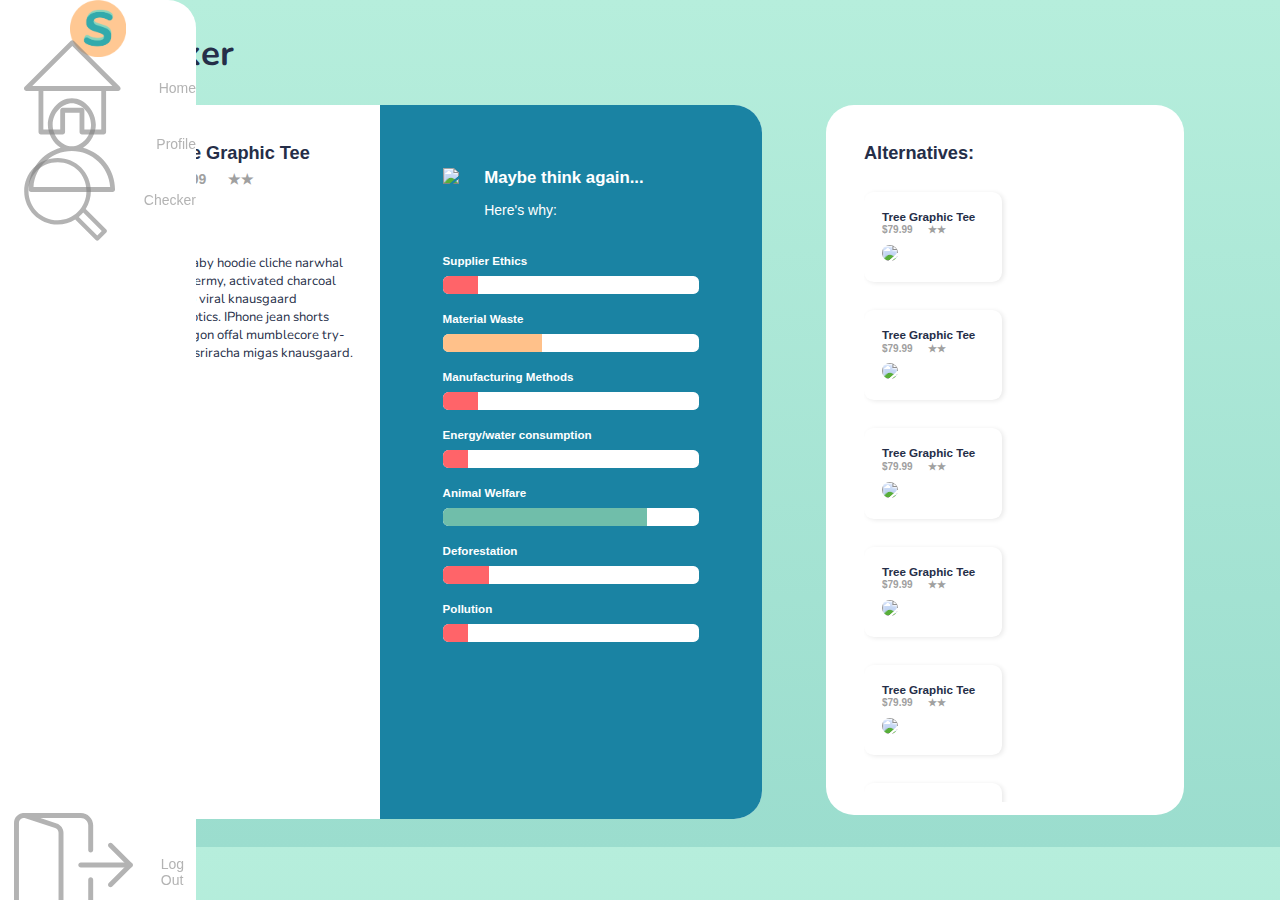
==== checkproduct.html @ 4ea0f660 "Checker screen added" ====
<!doctype html>
<html lang="en">

<head>
    <link rel="stylesheet" type="text/css" href="master_styles.css">
    <!-- Required meta tags -->
    <meta charset="utf-8">
    <meta name="viewport" content="width=device-width,initial-scale=1,maximum-scale=1"> <!-- This hurt to figure out -->
</head>

<body>

    <nav class="navbar">
        <ul class="navbar-nav">
            <li>
                <img class="logo" src="img/logo.png"></img>
            </li>
            <li class="nav-item">
                <a href="home.html" class="nav-link">
                    <svg class="svg-icon" viewBox="0 0 20 20">
                        <path
                            d="M18.121,9.88l-7.832-7.836c-0.155-0.158-0.428-0.155-0.584,0L1.842,9.913c-0.262,0.263-0.073,0.705,0.292,0.705h2.069v7.042c0,0.227,0.187,0.414,0.414,0.414h3.725c0.228,0,0.414-0.188,0.414-0.414v-3.313h2.483v3.313c0,0.227,0.187,0.414,0.413,0.414h3.726c0.229,0,0.414-0.188,0.414-0.414v-7.042h2.068h0.004C18.331,10.617,18.389,10.146,18.121,9.88 M14.963,17.245h-2.896v-3.313c0-0.229-0.186-0.415-0.414-0.415H8.342c-0.228,0-0.414,0.187-0.414,0.415v3.313H5.032v-6.628h9.931V17.245z M3.133,9.79l6.864-6.868l6.867,6.868H3.133z">
                        </path>
                    </svg>
                    <span class="link-text">Home</span>
                </a>
            </li>
            <li class="nav-item">
                <a href="profile.html" class="nav-link">
                    <svg class="svg-icon" viewBox="0 0 20 20">
                        <path
                            d="M12.075,10.812c1.358-0.853,2.242-2.507,2.242-4.037c0-2.181-1.795-4.618-4.198-4.618S5.921,4.594,5.921,6.775c0,1.53,0.884,3.185,2.242,4.037c-3.222,0.865-5.6,3.807-5.6,7.298c0,0.23,0.189,0.42,0.42,0.42h14.273c0.23,0,0.42-0.189,0.42-0.42C17.676,14.619,15.297,11.677,12.075,10.812 M6.761,6.775c0-2.162,1.773-3.778,3.358-3.778s3.359,1.616,3.359,3.778c0,2.162-1.774,3.778-3.359,3.778S6.761,8.937,6.761,6.775 M3.415,17.69c0.218-3.51,3.142-6.297,6.704-6.297c3.562,0,6.486,2.787,6.705,6.297H3.415z">
                        </path>
                    </svg>
                    <span class="link-text">Profile</span>
                </a>
            </li>
            <li class="nav-item">
                <a href="checker.html" class="nav-link">
                    <svg class="svg-icon" viewBox="0 0 20 20">
                        <path
                            d="M18.125,15.804l-4.038-4.037c0.675-1.079,1.012-2.308,1.01-3.534C15.089,4.62,12.199,1.75,8.584,1.75C4.815,1.75,1.982,4.726,2,8.286c0.021,3.577,2.908,6.549,6.578,6.549c1.241,0,2.417-0.347,3.44-0.985l4.032,4.026c0.167,0.166,0.43,0.166,0.596,0l1.479-1.478C18.292,16.234,18.292,15.968,18.125,15.804 M8.578,13.99c-3.198,0-5.716-2.593-5.733-5.71c-0.017-3.084,2.438-5.686,5.74-5.686c3.197,0,5.625,2.493,5.64,5.624C14.242,11.548,11.621,13.99,8.578,13.99 M16.349,16.981l-3.637-3.635c0.131-0.11,0.721-0.695,0.876-0.884l3.642,3.639L16.349,16.981z">
                        </path>
                    </svg>
                    <span class="link-text">Checker</span>
                </a>
            </li>
            <li class="nav-item">
                <a href="index.html" class="nav-link">
                    <svg class="svg-icon" id="light" enable-background="new 0 0 24 24" viewBox="0 0 24 24"
                        xmlns="http://www.w3.org/2000/svg">
                        <g>
                            <path
                                d="m13.5 21h-4c-.276 0-.5-.224-.5-.5s.224-.5.5-.5h4c.827 0 1.5-.673 1.5-1.5v-5c0-.276.224-.5.5-.5s.5.224.5.5v5c0 1.378-1.121 2.5-2.5 2.5z" />
                        </g>
                        <g>
                            <path
                                d="m23.5 11h-10c-.276 0-.5-.224-.5-.5s.224-.5.5-.5h10c.276 0 .5.224.5.5s-.224.5-.5.5z" />
                        </g>
                        <g>
                            <path
                                d="m8 24c-.22 0-.435-.037-.638-.109l-5.99-1.997c-.82-.273-1.372-1.035-1.372-1.894v-18c0-1.103.897-2 2-2 .222 0 .438.037.639.11l5.989 1.996c.82.272 1.372 1.034 1.372 1.894v18c0 1.103-.897 2-2 2zm-6-23c-.552 0-1 .449-1 1v18c0 .428.276.808.688.946l6 2c.656.233 1.312-.292 1.312-.946v-18c0-.429-.276-.809-.688-.945l-6-2c-.103-.037-.208-.055-.312-.055z" />
                        </g>
                        <g>
                            <path
                                d="m15.5 8c-.276 0-.5-.224-.5-.5v-5c0-.827-.673-1.5-1.5-1.5h-11.5c-.276 0-.5-.224-.5-.5s.224-.5.5-.5h11.5c1.379 0 2.5 1.122 2.5 2.5v5c0 .276-.224.5-.5.5z" />
                        </g>
                        <g>
                            <path
                                d="m19.5 15c-.128 0-.256-.049-.354-.146-.195-.195-.195-.512 0-.707l3.646-3.646-3.646-3.646c-.195-.195-.195-.512 0-.707s.512-.195.707 0l4 4c.195.195.195.512 0 .707l-4 4c-.097.096-.225.145-.353.145z" />
                        </g>
                    </svg>
                    <span class="link-text">Log Out</span>
                </a>
            </li>
        </ul>
    </nav>
    <main>
        <div class="app">

            <h1 class="welcome-text page-heading" id="checker-title">Checker</h1>
            <div class="checker">
                <div class="checker-box">
                    <div class="product-box">
                        <a href="checker.html">
                        <button class="back-button">
                            <svg class="svg-icon" viewBox="0 0 20 20">
                                <path
                                    d="M11.739,13.962c-0.087,0.086-0.199,0.131-0.312,0.131c-0.112,0-0.226-0.045-0.312-0.131l-3.738-3.736c-0.173-0.173-0.173-0.454,0-0.626l3.559-3.562c0.173-0.175,0.454-0.173,0.626,0c0.173,0.172,0.173,0.451,0,0.624l-3.248,3.25l3.425,3.426C11.911,13.511,11.911,13.789,11.739,13.962 ">
                                </path>
                            </svg>
                        </button>
                    </a>
                        <div class="product-detail-block">
                            <h3>Tree Graphic Tee</h3>
                            <h4 class="product-price-large">$79.99 &emsp; ★★</h4>
                            <img class="product-img-large" src="img/treetee.jpg">
                            <p class="product-description">I'm baby hoodie cliche narwhal taxidermy, activated charcoal
                                banjo viral knausgaard semiotics. IPhone jean shorts hexagon offal mumblecore try-hard
                                sriracha migas knausgaard.</p>
                        </div>
                    </div>
                    <div class="metric-box">
                        <div class="metric-box-header">
                            <img class="metric-icon" src="img/bad.png">
                            <div class="metric-box-header-titleblock">
                                <h3>Maybe think again...</h3>
                                <p>Here's why:</p>
                            </div>
                        </div>
                        <h5>Supplier Ethics</h5>
                        <div class="metric-bar-outside">
                            <div class="metric-bar-inside-bad" style="width: 14%;"></div>
                        </div>
                        <h5>Material Waste</h5>
                        <div class="metric-bar-outside">
                            <div class="metric-bar-inside-med" style="width: 39%;"></div>
                        </div>
                        <h5>Manufacturing Methods</h5>
                        <div class="metric-bar-outside">
                            <div class="metric-bar-inside-bad" style="width: 14%;"></div>
                        </div>
                        <h5>Energy/water consumption</h5>
                        <div class="metric-bar-outside">
                            <div class="metric-bar-inside-bad" style="width: 10%;"></div>
                        </div>
                        <h5>Animal Welfare</h5>
                        <div class="metric-bar-outside">
                            <div class="metric-bar-inside-good" style="width: 80%;"></div>
                        </div>
                        <h5>Deforestation</h5>
                        <div class="metric-bar-outside">
                            <div class="metric-bar-inside-bad" style="width: 18%;"></div>
                        </div>
                        <h5>Pollution</h5>
                        <div class="metric-bar-outside">
                            <div class="metric-bar-inside-bad" style="width: 10%;"></div>
                        </div>
                    </div>
                </div>
                <div class="alternatives-box">
                    <h3>Alternatives:</h3>
                    <div class="alternatives-gallery">
                        <div class="alternatives-card">
                            <h5 class="product-title-small">Tree Graphic Tee</h5>
                            <h5 class="product-price-small">$79.99 &emsp; ★★</h5>
                            <img class="product-img-small" src="img/treetee.jpg">
                        </div>
                        <div class="alternatives-card">
                            <h5 class="product-title-small">Tree Graphic Tee</h5>
                            <h5 class="product-price-small">$79.99 &emsp; ★★</h5>
                            <img class="product-img-small" src="img/treetee.jpg">
                        </div>
                        <div class="alternatives-card">
                            <h5 class="product-title-small">Tree Graphic Tee</h5>
                            <h5 class="product-price-small">$79.99 &emsp; ★★</h5>
                            <img class="product-img-small" src="img/treetee.jpg">
                        </div>
                        <div class="alternatives-card">
                            <h5 class="product-title-small">Tree Graphic Tee</h5>
                            <h5 class="product-price-small">$79.99 &emsp; ★★</h5>
                            <img class="product-img-small" src="img/treetee.jpg">
                        </div>
                        <div class="alternatives-card">
                            <h5 class="product-title-small">Tree Graphic Tee</h5>
                            <h5 class="product-price-small">$79.99 &emsp; ★★</h5>
                            <img class="product-img-small" src="img/treetee.jpg">
                        </div>
                        <div class="alternatives-card">
                            <h5 class="product-title-small">Tree Graphic Tee</h5>
                            <h5 class="product-price-small">$79.99 &emsp; ★★</h5>
                            <img class="product-img-small" src="img/treetee.jpg">
                        </div>
                        <div class="alternatives-card">
                            <h5 class="product-title-small">Tree Graphic Tee</h5>
                            <h5 class="product-price-small">$79.99 &emsp; ★★</h5>
                            <img class="product-img-small" src="img/treetee.jpg">
                        </div>
                        <div class="alternatives-card">
                            <h5 class="product-title-small">Tree Graphic Tee</h5>
                            <h5 class="product-price-small">$79.99 &emsp; ★★</h5>
                            <img class="product-img-small" src="img/treetee.jpg">
                        </div>
                    </div>
                </div>
            </div>


        </div>
    </main>
</body>

</html>
---- master_styles.css ----
@import url("https://fonts.googleapis.com/css2?family=Nunito&display=swap");
@import url("https://p.typekit.net/p.css?s=1&k=nld6inv&ht=tk&f=139.175&a=55643245&app=typekit&e=css");


*:focus {
    outline: none;
}

::placeholder {
    color: #bbb;
    opacity: 1;
}

:root {
    font-size: 14px;
    font-family: "proxima-nova", sans-serif;
    font-weight: 400;
    font-style: normal;
}

body {
    color: #252e48;
    margin: 0;
    padding: 0;
    height: auto;
    min-height: fit-content;
    width: 100%;
    background-image: linear-gradient(#b6eedc, #9bddce);
}

main {
    width: 100vh;
    margin: 0;
    padding: 0;
}

body::-webkit-scrollbar {
    width: 1rem;
}

body::-webkit-scrollbar-track {
    background-image: linear-gradient(#b6eedc, #9bddce);
}

body::-webkit-scrollbar-thumb {
    box-shadow: inset 0 0 6px rgb(240, 240, 240);
    -webkit-box-shadow: inset 0 0 6px rgb(240, 240, 240);
    background: white;
    border-radius: 5px;
}

h1 {
    font-size: 2.5rem;
    margin: 0;
    padding-bottom: 2rem;
}

h2 {
    font-size: 1.5rem;
    margin: 0;
    font-weight: 600;
    padding: 0rem;
}

h3 {
    font-size: 1.3rem;
    margin: 0;
    padding: 0;
}

h4 {
    margin: 0;
    padding: 0;
    font-weight: bold;
}

h5 {
    margin: 0;
    padding: 0;
    font-weight: bold;
}

.page-heading {
    margin-top: 1.2rem;
}

.welcome-text {
    font-family: Nunito, sans-serif;
}

#checker-screen {
    height: 97vh;
    width: 92vw;
    background-image: url("img/check.png");
    background-size: cover;
    background-repeat: no-repeat;
}

.go-button {
    height: 4.1rem;
    width: min-content;
    padding: 0 2rem 0 2rem;
    background-color: peachpuff;
    border: none;
    border-radius: 0 20px 20px 0;
}



/* NAVBAR MESS INCOMING TODO: FIX THIS MESSY MESS */

html {
    max-width: 100vw;
}

.logo {
    margin-top: 0;
    width: 4rem;
}

.navbar {
    background: white;
    padding-top: 0;
    position: fixed;
    transition: width 200ms ease;
}

.navbar-nav {
    list-style: none;
    padding: 0;
    margin: 0;
    display: flex;
    flex-direction: column;
    align-items: center;
    height: 100%;
}

.nav-item {
    width: 100%;
    filter: opacity(60%);
}

.nav-item:hover {
    filter: opacity(100%);
}

.nav-link {
    display: flex;
    align-items: center;
    height: 4rem;
    text-decoration: none;
}

.nav-link:hover {
    background-color: lightgray;
    transition: 300ms ease;
}

.nav-link svg {
    min-width: 2rem;
    margin: 1rem;
}

.link-text {
    display: none;
    margin-left: 1rem;
}

.svg-icon path,
.svg-icon polygon,
.svg-icon rect {
    fill: gray;
}

.svg-icon circle {
    stroke: gray;
    stroke-width: 1;
}

.search-icon {
    stroke: #252e48;
    width: 2rem;
    margin-right: 1vw;
    margin-left: 2vw;
}

/* MuSt Be UsAbLe On BoTh MoBiLe AnD dEsKtOp */

@media only screen and (max-width: 900px) {
    body {
        display: block;
    }

    main {
        width: 100vw;
        padding-top: 5vh;
    }

    body::-webkit-scrollbar {
        display: none;
    }

    .hello {
        padding-left: 5vw;
    }

    .planet-box {
        display: flex;
        flex-direction: column;
        padding: 7vw 7vw 7vw 7vw;
        margin-right: 3vw;
        margin-left: 3vw;
        background-color: white;
        border-radius: 2rem 2rem 0 0;
    }

    .viz-box {
        display: flex;
        flex-direction: column;
        align-items: flex-start;
    }

    .viz {
        width: 60vw;
        align-self: center;
        margin-top: 10vh;
        animation: MoveUpDown 1.5s linear infinite;
    }

    @keyframes MoveUpDown {
        0%,
        100% {
            transform: translateY(0);
        }
        50% {
            transform: translateY(-10px);
        }
    }

    .stat-box {
        display: none;
        width: auto;
        color: white;
        max-width: 100%;
        background-color: rgb(26, 131, 163);
        padding: 1rem;
        border-radius: 0 0 2rem 2rem;
    }

    .stat {
        font-size: 20px;
        font-weight: bold;
        padding: 0;
        margin: 0.1rem 0.1rem 1rem 0.1rem;
        font-family: Nunito, sans-serif;
    }

    .navbar {
        bottom: 0;
        width: 100vw;
        height: 4rem;
    }

    .navbar-nav {
        flex-direction: row;
        align-items: center;
    }

    .nav-link {
        justify-content: center;
    }

    .link-text {
        display: none;
        margin: 0;
    }

    .logo {
        display: none;
    }

    .graph-box {
        display: flex;
        flex-direction: column;
        align-items: baseline;
        padding: 7vw 7vw 0 7vw;
        margin-right: 3vw;
        margin-left: 3vw;
        background-color: rgb(255, 255, 255);
        border-radius: 0 0 2rem 2rem;
        margin-bottom: 2rem;
        height: 35vh;
    }

    
    .graph-header {
        width: 78vw;
        padding-bottom: 3rem;
        padding-top: 2rem;
    }

    .graph-scroll {
        height: 10vh;
    }
 

    .scrollable-container {
        display: flex;
        flex-direction: row;
        overflow: scroll;
        height: 20vh;
        width: 78vw;
    }

    .scrollable-container::-webkit-scrollbar {
        display: none;
    }

    .transaction-container {
        display: flex;
        flex-direction: column;
        width: 80vw;
        height: 70vh;
        background-color: white;
        border-radius: 2rem 2rem 2rem 2rem;
        padding: 7vw 7vw 7vw 7vw;
        margin-bottom: 5rem;
        margin-right: 3vw;
        margin-left: 3vw;
    }

    .transaction-scrollable {
        margin-top: 1rem;
        height: 65vh;
        overflow: scroll;
    }

    .transaction-list {
        top: 0;
        list-style: none;
        padding: 0;
        margin: 0;
        display: flex;
        flex-direction: column;
        align-items: left;
        height: 100%;
    }

    .transaction-scrollable::-webkit-scrollbar {
        width: 0.5rem;
    }

    .transaction-scrollable::-webkit-scrollbar-track {
        background-color: #fefefe;
    }

    .transaction-scrollable::-webkit-scrollbar-thumb {
        background-color: lightgrey;
        border-radius: 5px;
        visibility: hidden;
    }

    .transaction-scrollable:hover::-webkit-scrollbar-thumb {
        visibility: visible;
    }

    .transaction {
        display: flex;
        flex-direction: row;
        align-items: center;
        height: 4rem;
        text-decoration: none;
        margin-top: 2rem;
        width: 100%;
    }
    .transaction-item {
        display: flex;
        flex-direction: row;
        align-items: flex-start;
        width: 100%;
    }

    .transaction-icon {
        max-width: 4rem;
        margin: 1rem 1rem 1rem 0;
    }

    .transaction-text {
        display: inline;
        line-height: 1.6;
        color: #252e48;
    }

    .transaction-text-numbers {
        color: rgb(160, 160, 160);
    }

    .transaction-divider {
        font-size: large;
    }

    .underline {
        text-decoration: underline;
    }

    .transaction-score-text-happy {
        font-family: "Nunito", sans-serif;
        font-weight: bold;
        color: #70beaa;
        margin-left: auto;
    }

    .transaction-score-text-medium {
        font-family: "Nunito", sans-serif;
        font-weight: bold;
        color: #ffc18a;
        margin-left: auto;
    }

    .transaction-score-text-sad {
        font-family: "Nunito", sans-serif;
        font-weight: bold;
        color: #ff6469;
        margin-left: auto;
    }

    .transaction-score-icon {
        height: 2rem;
        margin: 1rem;
    }

    .profile {
        display: flex;
        height: fit-content;
        flex-direction: column;
    }

    .profile-box {
        background-color: white;
        width: 90vw;
        display: flex;
        height: 48vh;
        align-content: flex-start;
        margin-left: 5vw;
        border-radius: 2rem;
        flex-direction: column;
        flex-wrap: wrap;
    }

    .profile-box-pic {
        border-radius: 2rem;
        position: relative;
    }

    .profile-pic {
        width: 25vw;
        border-radius: 1rem 1rem 0 1rem;
    }

    .profile-text-space {
        padding: 1.5rem 1.5rem 1.5rem 3rem;
        position: relative;
        left: -25vw;
    }

    .profile-text-space h1 {
        
        font-size: 2rem;
        max-width: fit-content;
        font-family: "Nunito", sans-serif;
        font-weight: bold;
        margin-left: 25vw;
    }

    .profile-text-space h4 {
        margin-left: 25vw;
        margin-bottom: 5vh;
    }

    .profile-text-space h4 {
        font-weight: bold;
        font-family: "Nunito", sans-serif;
        padding: 0;
    }

    .profile-goals {
        display: flex;
        flex-direction: row;
        text-align: center;
    }

    .goal-card {
        display: flex;
        flex-direction: column;
        margin-top: 2rem;
        width: 65vw;
        justify-content: center;
        align-items: center;
        text-align: center;
        height: fit-content;
        padding: 2vh;
        background-color: white;
        border-radius: 0.7rem;
        box-shadow: 2px 1px 5px rgb(233, 233, 233);
    }

    .goal-icon {
        width: 4vw;
    }

    .goal-box {
        display: flex;
        flex-direction: column;
        justify-content: center;
        overflow: scroll;
        margin-left: 5vw;
        padding: 4vh 2vw 1vw 7vw;
        background-color: white;
        border-radius: 2rem;
        width: 81vw;
        height: 86vh;
        margin: 5vh 0 10vh 5vw;
    }

    .badge-gallery {
        display: flex;
        flex-direction: column;
        align-items: center;
        flex-wrap: wrap;
        width: 80vw;
        overflow: scroll;
    }

    .badge-gallery::-webkit-scrollbar {
        width: 0.5rem;
    }

    .badge-gallery::-webkit-scrollbar-track {
        background-color: #fefefe;
    }

    .badge-gallery::-webkit-scrollbar-thumb {
        background-color: lightgrey;
        border-radius: 5px;
        visibility: hidden;
    }

    .badge-gallery:hover::-webkit-scrollbar-thumb {
        visibility: visible;
    }

    .bank-card-box {
        display: flex;
        height: fit-content;
        width: 84vw;
        flex-direction: column;
        background-color: white;
        border-radius: 2rem;
        margin-top: 5vh;
        margin-left: 5vw;
        padding: 5vw 1vw 3vh 5vw;
    }

    .bank-card {
        display: flex;
        flex-direction: column;
        margin-top: 2rem;
        width: 50vw;
        justify-content: center;
        align-items: center;
        text-align: center;
        height: fit-content;
        padding: 2vh;
        color: rgb(112, 112, 112);
        border-radius: 0.7rem;
        box-shadow: 2px 1px 5px rgb(233, 233, 233);
    }

    .profile-cards {
        display: flex;
        flex-direction: row;
        text-align: center;
        overflow: scroll;
    }

    .add-bank-card {
        display: flex;
        flex-direction: column;
        margin-top: 2rem;
        width: 5vw;
        justify-content: center;
        align-items: center;
        text-align: center;
        height: fit-content;
        padding: 1vh 0vh 1vh 0vh ;
        color: rgb(185, 185, 185);
        border-radius: 0.7rem;
        box-shadow: 2px 1px 5px rgb(233, 233, 233);
    }

    .add-bank-card h1{
        padding: 0;
    }

    .card-icon {
        width: 10vw;
        align-self: flex-end;
    }

    .impact {
        width: 26vw;
        height: 14vh;
    }

    .back-button {
        margin: 5vh 0 0 0;
        height: 3rem;
        width: 3rem;
        padding: 0;
        background-color: white;
        border: none;
    }

    .checker {
        display: flex;
        flex-direction: column;
        width: 90vw;
        margin-left: 5vw;
    }

    .checker-box {
        display: flex;
        flex-direction: column;
        width: 90vw;
        background-color: rgb(255, 255, 255);
        border-radius: 2rem;
        margin-bottom: 2rem;
        padding-top: 5vh;
    }

    .metric-box {
        display: flex;
        flex-direction: column;
        width: 60vw;
        height: fit-content;
        color: white;
        background-color: rgb(26, 131, 163);
        padding: 10vh 15vw 10vh 15vw;
        border-radius: 0 0 2rem 2rem;
        font-size: x-large;
    }

    .metric-box-header {
        display: flex;
        flex-direction: row;
        margin-bottom: 1rem;
    }

    .metric-box-header-titleblock h3,
    .metric-box-header-titleblock p {
        padding: 0 0 0 2vw;
    }

    .metric-box-header-titleblock h3 {
        font-size: larger;
    }

    .metric-icon {
        height: 8vh;
        width: auto;
    }

    .metric-bar-outside {
        display: flex;
        flex-direction: row;
        align-items: flex-start;
        height: 2vh;
        width: 60vw;
        background-color: white;
        border-radius: 0.4rem;
        margin: 1vh 0 2vh 0;
    }

    .metric-bar-inside-bad {
        height: 2vh;
        background-color: #ff6469;
        border-radius: 0.4rem 0 0 0.4rem;
    }

    .metric-bar-inside-med {
        height: 2vh;
        background-color: #ffc18a;
        border-radius: 0.4rem 0 0 0.4rem;
    }

    .metric-bar-inside-good {
        height: 2vh;
        background-color: #70beaa;
        border-radius: 0.4rem 0 0 0.4rem;
    }

    .product-box {
        display: flex;
        flex-direction: row;
        width: 85vw;
    }

    .product-detail-block {
        display: flex;
        flex-direction: column;
        width: 60vw;
        margin: 5vh 15vw 0 15vw;
    }

    .product-detail-block h3 {
        font-size: xx-large;
    }

    .product-img-large {
        width: 60vw;
        border-radius: 1.5rem;
        align-self: center;
    }

    .product-img-small {
        width: 28vw;
        border-radius: 0.7rem;
    }

    .product-description {
        font-family: Nunito;
        width: 60vw;
        margin: 3vh 0 3vh 0;
        font-size: large;
    }

    .product-price-large {
        color: rgb(160, 160, 160);
        padding: 0.5rem 0 1.5rem 0;
        font-size: x-large;
    }

    .product-price-small {
        color: rgb(160, 160, 160);
        padding: 0.1rem 0 0.7rem 0;
        font-size: 1rem;
    }

    .alternatives-box {
        font-size: 1rem;
        display: flex;
        flex-direction: column;
        padding: 5vh 1vw 5vw 3vw;
        background-color: white;
        border-radius: 2rem;
        width: 86vw;
        height: 73vh;
        margin-bottom: 10vh;
    }

    .alternatives-box h3 {
        font-size: x-large;
        padding-left: 3vw;
    }

    .alternatives-gallery {
        display: flex;
        flex-direction: row;
        flex-wrap: wrap;
        width: 86vw;
        overflow: scroll;
        padding-bottom: 3vh;
    }

    .alternatives-gallery::-webkit-scrollbar {
        width: 0.5rem;
    }

    .alternatives-gallery::-webkit-scrollbar-track {
        background-color: #fefefe;
    }

    .alternatives-gallery::-webkit-scrollbar-thumb {
        background-color: lightgrey;
        border-radius: 5px;
        visibility: hidden;
    }

    .alternatives-gallery:hover::-webkit-scrollbar-thumb {
        visibility: visible;
    }

    .alternatives-card {
        margin-top: 2rem;
        margin-right: 3vw;
        width: 29vw;
        height: fit-content;
        padding: 2vh;
        background-color: white;
        border-radius: 0.7rem;
        box-shadow: 2px 1px 5px rgb(233, 233, 233);
    }

    .desc {
        font-size: xx-small;
    }

    #checker-title {
        margin-left: 5vw;
    }

    input {
        text-align: left;
        background-color: #ffffff;
        border: 2px solid transparent;
        border-radius: 20px;
        font-size: 16px;
        font-weight: 200;
        padding: 10px 1vw;
        height: 2rem;
        width: 20vw;
        transition: border .5s;
    }
    
    .input:focus {
        border: 2px solid #1cc592;
        box-shadow: none;
    }
    
    .input-field {
        display: flex;
        width: 73vw;
        flex-direction: row;
        background-color: #ffffff;
        border: 2px solid transparent;
        border-radius: 20px 0 0 20px;
    }

    .back-button:hover .svg-icon path {
        fill: black;
    }

    .row {
        flex-direction: row;
    }
}

@media only screen and (min-width: 901px) {
    .page-heading {
        padding-top: 1vw;
    }

    h3 {
        padding-top: 3vw;
    }

    .graph-box {
        display: flex;
        flex-direction: column;
        width: 51vw;
        height: 60vh;
        padding-left: 3vw;
        background-color: rgb(255, 255, 255);
        border-radius: 2rem;
        margin-bottom: 2rem;
    }

    .graph-header {
        width: 48vw;
        padding-bottom: 3rem;
        padding-top: 2rem;
        position: relative;
        top: -8.5vh;
    }

    .graph-scroll {
        height: 24vh;
    }
 

    .scrollable-container {
        display: flex;
        flex-direction: row;
        overflow: scroll;
        height: 50vh;
        width: 48vw;
        position: relative;
        top: -14vh;
    }

    .scrollable-container::-webkit-scrollbar {
        display: none;
    }

    #hello {
        margin-left: 1rem;
    }

    .planet-box {
        display: flex;
        flex-direction: row;
        width: 51vw;
        padding-left: 3vw;
        background-color: rgb(255, 255, 255);
        border-radius: 2rem;
        margin-bottom: 2rem;
    }

    .checker {
        display: flex;
        flex-direction: row;
    }

    .checker-box {
        display: flex;
        flex-direction: row;
        width: 50vw;
        padding-left: 1.5vw;
        background-color: rgb(255, 255, 255);
        border-radius: 2rem;
        margin-bottom: 2rem;
    }

    .viz {
        width: 17vw;
        padding-bottom: 3rem;
        padding-top: 2rem;
        align-self: center;
        animation: MoveUpDown 1.5s linear infinite;
    }

    @keyframes MoveUpDown {
        0%,
        100% {
            transform: translateY(0);
        }
        50% {
            transform: translateY(-10px);
        }
    }

    .viz-box {
        display: flex;
        flex-direction: column;
        width: 40vw;
    }

    .stat-box {
        display: flex;
        flex-direction: column;
        justify-content: center;
        width: 10vw;
        color: white;
        background-color: rgb(26, 131, 163);
        padding: 5vh;
        border-radius: 0 2rem 2rem 2rem;
    }

    .metric-box {
        display: flex;
        flex-direction: column;
        width: 32vw;
        height: 69.4vh;
        color: white;
        background-color: rgb(26, 131, 163);
        padding: 7vh 7vh 3vh 7vh;
        border-radius: 0 2rem 2rem 0;
    }

    .metric-box-header {
        display: flex;
        flex-direction: row;
        margin-bottom: 1rem;
    }

    .metric-box-header-titleblock h3,
    .metric-box-header-titleblock p {
        padding: 0 0 0 2vw;
    }

    .metric-box-header-titleblock h3 {
        font-size: larger;
    }

    .metric-icon {
        height: 8vh;
        width: auto;
    }

    .metric-bar-outside {
        display: flex;
        flex-direction: row;
        align-items: flex-start;
        height: 2vh;
        width: 20vw;
        background-color: white;
        border-radius: 0.4rem;
        margin: 1vh 0 2vh 0;
    }

    .metric-bar-inside-bad {
        height: 2vh;
        background-color: #ff6469;
        border-radius: 0.4rem 0 0 0.4rem;
    }

    .metric-bar-inside-med {
        height: 2vh;
        background-color: #ffc18a;
        border-radius: 0.4rem 0 0 0.4rem;
    }

    .metric-bar-inside-good {
        height: 2vh;
        background-color: #70beaa;
        border-radius: 0.4rem 0 0 0.4rem;
    }

    .product-box {
        display: flex;
        flex-direction: row;
        width: 40vw;
    }

    .product-img-large {
        width: 15vw;
        border-radius: 1.5rem;
    }

    .product-img-small {
        width: 8vw;
        border-radius: 0.7rem;
    }

    .product-description {
        font-family: Nunito;
        width: 15vw;
        margin-top: 3vh;
        font-size: small;
    }

    .product-price-large {
        color: rgb(160, 160, 160);
        padding: 0.5rem 0 1.5rem 0;
    }

    .product-price-small {
        color: rgb(160, 160, 160);
        padding: 0.1rem 0 0.7rem 0;
        font-size: x-small;
    }

    .stat {
        font-size: 20px;
        font-weight: bold;
        padding: 0;
        margin: 0.1rem;
        font-family: Nunito, sans-serif;
    }

    .alternatives-box {
        display: flex;
        flex-direction: column;
        margin-left: 5vw;
        padding: 0 1vw 1vw 3vw;
        background-color: white;
        border-radius: 2rem;
        width: 32vw;
        height: 77.5vh;
    }

    .alternatives-gallery {
        display: flex;
        flex-direction: row;
        flex-wrap: wrap;
        width: 24vw;
        overflow: scroll;
        padding: 0;
    }

    .alternatives-gallery::-webkit-scrollbar {
        width: 0.5rem;
    }

    .alternatives-gallery::-webkit-scrollbar-track {
        background-color: #fefefe;
    }

    .alternatives-gallery::-webkit-scrollbar-thumb {
        background-color: lightgrey;
        border-radius: 5px;
        visibility: hidden;
    }

    .alternatives-gallery:hover::-webkit-scrollbar-thumb {
        visibility: visible;
    }

    .alternatives-card {
        margin-top: 2rem;
        margin-right: 1.5vw;
        width: 8vw;
        height: fit-content;
        padding: 2vh;
        background-color: white;
        border-radius: 0.7rem;
        box-shadow: 2px 1px 5px rgb(233, 233, 233);
    }

    .desc {
        font-size: xx-small;
    }

    main {
        margin-left: 8vw;
    }

    .navbar {
        border-radius: 0 2rem 0 0;
        top: 0;
        width: 4rem;
        height: 100vh;
    }

    .navbar:hover {
        width: 14rem;
    }

    .navbar:hover .link-text {
        display: inline;
        color: grey;
    }

    .nav-item:last-child {
        margin-top: auto;
    }

    .transaction-container {
        display: flex;
        flex-direction: column;
        position: fixed;
        top: 0;
        right: 0;
        width: 26vw;
        height: 95vh;
        background-color: white;
        border-radius: 2rem 2rem 2rem 2rem;
        padding: 0rem 2vw 5vh 3vw;
        margin-right: 2rem;
    }

    .transaction-scrollable {
        margin-top: 1rem;
        height: 83vh;
        overflow: auto;
    }

    .transaction-list {
        list-style: none;
        padding: 0;
        margin: 0;
        display: flex;
        flex-direction: column;
        align-items: left;
        height: 100%;
    }

    .transaction-scrollable::-webkit-scrollbar {
        width: 0.5rem;
    }

    .transaction-scrollable::-webkit-scrollbar-track {
        background-color: #fefefe;
    }

    .transaction-scrollable::-webkit-scrollbar-thumb {
        background-color: lightgrey;
        border-radius: 5px;
        visibility: hidden;
    }

    .transaction-scrollable:hover::-webkit-scrollbar-thumb {
        visibility: visible;
    }

    .transaction {
        display: flex;
        flex-direction: row;
        align-items: center;
        height: 4rem;
        text-decoration: none;
        margin-top: 2rem;
        width: 100%;
    }
    .transaction-item {
        display: flex;
        flex-direction: row;
        align-items: flex-start;
        width: 100%;
    }

    .transaction-icon {
        max-width: 4rem;
        margin: 1rem 1rem 1rem 0;
    }

    .transaction-text {
        display: inline;
        line-height: 1.6;
        color: #252e48;
    }

    .transaction-text-numbers {
        color: rgb(160, 160, 160);
    }

    .transaction-divider {
        font-size: large;
        padding-top: 5vh;
    }

    .underline {
        text-decoration: underline;
    }

    .transaction-score-text-happy {
        font-family: "Nunito", sans-serif;
        font-weight: bold;
        color: #70beaa;
        margin-left: auto;
    }

    .transaction-score-text-medium {
        font-family: "Nunito", sans-serif;
        font-weight: bold;
        color: #eaae78;
        margin-left: auto;
    }

    .transaction-score-text-sad {
        font-family: "Nunito", sans-serif;
        font-weight: bold;
        color: #ff6469;
        margin-left: auto;
    }

    .transaction-score-icon {
        height: 2rem;
        margin: 1rem;
    }

    .profile {
        display: flex;
        flex-direction: row;
        width: fit-content;
    }

    .profile-box {
        display: flex;
        height: 50vh;
        width: 56vw;
        flex-direction: row;
        margin: 10vh 0 5vh 0;
        background-color: white;
        border-radius: 2rem;
        margin-top: 10vh;
    }

    .profile-pic {
        height: 50vh;
        border-radius: 2rem 0 2rem 2rem;
    }

    .profile-text-space {
        padding: 1.5rem 1.5rem 1.5rem 3rem;
    }

    .profile-text-space h1 {
        font-size: 2rem;
        font-family: "Nunito", sans-serif;
        font-weight: bold;
    }

    .profile-text-space h4 {
        font-weight: bold;
        font-family: "Nunito", sans-serif;
        padding: 0;
    }

    .profile-goals {
        display: flex;
        flex-direction: row;
        text-align: center;
    }

    .goal-card {
        display: flex;
        flex-direction: column;
        margin-top: 2rem;
        width: 12vw;
        justify-content: center;
        align-items: center;
        text-align: center;
        height: fit-content;
        padding: 2vh;
        background-color: white;
        border-radius: 0.7rem;
        box-shadow: 2px 1px 5px rgb(233, 233, 233);
    }

    .goal-icon {
        width: 4vw;
    }

    .goal-box {
        display: flex;
        flex-direction: column;
        justify-content: center;
        margin-left: 5vw;
        padding: 0 1vw 1vw 3vw;
        background-color: white;
        border-radius: 2rem;
        width: 16vw;
        height: 93.5vh;
        margin: 10vh 0 5vh 5vw;
    }

    .badge-gallery {
        display: flex;
        flex-direction: row;
        justify-content: center;
        flex-wrap: wrap;
        width: 16vw;
        overflow: scroll;
    }

    .badge-gallery::-webkit-scrollbar {
        width: 0.5rem;
    }

    .badge-gallery::-webkit-scrollbar-track {
        background-color: #fefefe;
    }

    .badge-gallery::-webkit-scrollbar-thumb {
        background-color: lightgrey;
        border-radius: 5px;
        visibility: hidden;
    }

    .badge-gallery:hover::-webkit-scrollbar-thumb {
        visibility: visible;
    }

    .bank-card-box {
        display: flex;
        height: 40vh;
        width: 52vw;
        flex-direction: column;
        background-color: white;
        border-radius: 2rem;
        margin-top: 5vh;
        margin-bottom: 5vh;
        padding: 0 1vw 0 3vw;
    }

    .bank-card {
        display: flex;
        flex-direction: column;
        margin-top: 2rem;
        width: 14.72vw;
        justify-content: center;
        align-items: center;
        text-align: center;
        height: fit-content;
        padding: 2vh;
        color: rgb(112, 112, 112);
        border-radius: 0.7rem;
        box-shadow: 2px 1px 5px rgb(233, 233, 233);
    }

    .profile-cards {
        display: flex;
        flex-direction: row;
        text-align: center;
    }

    .add-bank-card {
        display: flex;
        flex-direction: column;
        margin-top: 2rem;
        width: 5vw;
        justify-content: center;
        align-items: center;
        text-align: center;
        height: fit-content;
        padding: 1vh 0vh 1vh 0vh ;
        color: rgb(185, 185, 185);
        border-radius: 0.7rem;
        box-shadow: 2px 1px 5px rgb(233, 233, 233);
    }

    .add-bank-card h1{
        padding: 0;
    }

    .card-icon {
        width: 4vw;
        align-self: flex-end;
    }

    input {
        text-align: left;
        background-color: #ffffff;
        border: 2px solid transparent;
        border-radius: 20px;
        font-size: 16px;
        font-weight: 200;
        padding: 10px 1vw;
        height: 2rem;
        width: 40vw;
        transition: border .5s;
    }
    
    .input:focus {
        border: 2px solid #1cc592;
        box-shadow: none;
    }
    
    .input-field {
        display: flex;
        flex-direction: row;
        background-color: #ffffff;
        border: 2px solid transparent;
        border-radius: 20px 0 0 20px;
    }

    .back-button {
        margin: 5vh 0 0 0;
        height: 3rem;
        width: 3rem;
        padding: 0;
        background-color: white;
        border: none;
    }

    .back-button:hover .svg-icon path {
        fill: black;
    }
}
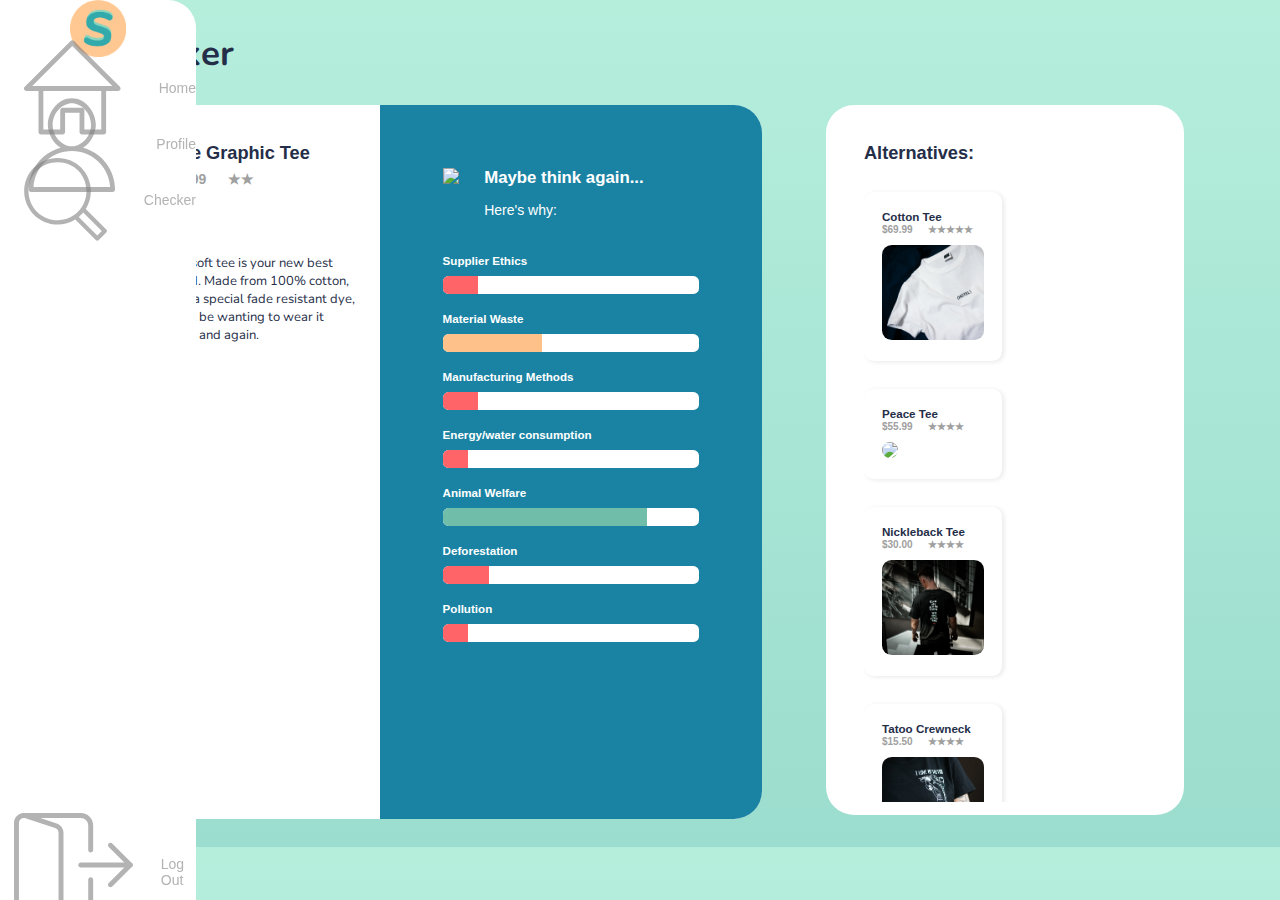
==== commit 8cf48860: "Populated with content" ====
--- a/checkproduct.html
+++ b/checkproduct.html
@@ -95,9 +95,7 @@
                             <h3>Tree Graphic Tee</h3>
                             <h4 class="product-price-large">$79.99 &emsp; ★★</h4>
                             <img class="product-img-large" src="img/treetee.jpg">
-                            <p class="product-description">I'm baby hoodie cliche narwhal taxidermy, activated charcoal
-                                banjo viral knausgaard semiotics. IPhone jean shorts hexagon offal mumblecore try-hard
-                                sriracha migas knausgaard.</p>
+                            <p class="product-description">This soft tee is your new best friend. Made from 100% cotton, with a special fade resistant dye, you'll be wanting to wear it again and again.</p>
                         </div>
                     </div>
                     <div class="metric-box">
@@ -142,44 +140,44 @@
                     <h3>Alternatives:</h3>
                     <div class="alternatives-gallery">
                         <div class="alternatives-card">
-                            <h5 class="product-title-small">Tree Graphic Tee</h5>
-                            <h5 class="product-price-small">$79.99 &emsp; ★★</h5>
-                            <img class="product-img-small" src="img/treetee.jpg">
+                            <h5 class="product-title-small">Cotton Tee</h5>
+                            <h5 class="product-price-small">$69.99 &emsp; ★★★★★</h5>
+                            <img class="product-img-small" src="img/alt1.png">
                         </div>
                         <div class="alternatives-card">
-                            <h5 class="product-title-small">Tree Graphic Tee</h5>
-                            <h5 class="product-price-small">$79.99 &emsp; ★★</h5>
-                            <img class="product-img-small" src="img/treetee.jpg">
+                            <h5 class="product-title-small">Peace Tee</h5>
+                            <h5 class="product-price-small">$55.99 &emsp; ★★★★</h5>
+                            <img class="product-img-small" src="img/alt2.png">
                         </div>
                         <div class="alternatives-card">
-                            <h5 class="product-title-small">Tree Graphic Tee</h5>
-                            <h5 class="product-price-small">$79.99 &emsp; ★★</h5>
-                            <img class="product-img-small" src="img/treetee.jpg">
+                            <h5 class="product-title-small">Nickleback Tee</h5>
+                            <h5 class="product-price-small">$30.00 &emsp; ★★★★</h5>
+                            <img class="product-img-small" src="img/alt3.png">
                         </div>
                         <div class="alternatives-card">
-                            <h5 class="product-title-small">Tree Graphic Tee</h5>
-                            <h5 class="product-price-small">$79.99 &emsp; ★★</h5>
-                            <img class="product-img-small" src="img/treetee.jpg">
+                            <h5 class="product-title-small">Tatoo Crewneck</h5>
+                            <h5 class="product-price-small">$15.50 &emsp; ★★★★</h5>
+                            <img class="product-img-small" src="img/alt4.png">
                         </div>
                         <div class="alternatives-card">
-                            <h5 class="product-title-small">Tree Graphic Tee</h5>
-                            <h5 class="product-price-small">$79.99 &emsp; ★★</h5>
-                            <img class="product-img-small" src="img/treetee.jpg">
+                            <h5 class="product-title-small">Linen Tee</h5>
+                            <h5 class="product-price-small">$74.99 &emsp; ★★★★</h5>
+                            <img class="product-img-small" src="img/alt5.png">
                         </div>
                         <div class="alternatives-card">
-                            <h5 class="product-title-small">Tree Graphic Tee</h5>
-                            <h5 class="product-price-small">$79.99 &emsp; ★★</h5>
-                            <img class="product-img-small" src="img/treetee.jpg">
+                            <h5 class="product-title-small">Dragon Tee</h5>
+                            <h5 class="product-price-small">$29.99 &emsp; ★★★★</h5>
+                            <img class="product-img-small" src="img/alt6.png">
                         </div>
                         <div class="alternatives-card">
-                            <h5 class="product-title-small">Tree Graphic Tee</h5>
-                            <h5 class="product-price-small">$79.99 &emsp; ★★</h5>
-                            <img class="product-img-small" src="img/treetee.jpg">
+                            <h5 class="product-title-small">Crown of Thorns</h5>
+                            <h5 class="product-price-small">$89.99 &emsp; ★★★★</h5>
+                            <img class="product-img-small" src="img/alt7.png">
                         </div>
                         <div class="alternatives-card">
-                            <h5 class="product-title-small">Tree Graphic Tee</h5>
-                            <h5 class="product-price-small">$79.99 &emsp; ★★</h5>
-                            <img class="product-img-small" src="img/treetee.jpg">
+                            <h5 class="product-title-small">Soft Crewneck</h5>
+                            <h5 class="product-price-small">$79.99 &emsp; ★★★</h5>
+                            <img class="product-img-small" src="img/alt8.png">
                         </div>
                     </div>
                 </div>
--- a/master_styles.css
+++ b/master_styles.css
@@ -681,6 +681,17 @@
         margin: 1vh 0 2vh 0;
     }
 
+    .health-bar-outside {
+        display: flex;
+        flex-direction: row;
+        align-items: flex-start;
+        height: 2vh;
+        width: 60vw;
+        background-color: white;
+        border-radius: 0.4rem;
+        margin: 1vh 0 2vh 0;
+    }
+
     .metric-bar-inside-bad {
         height: 2vh;
         background-color: #ff6469;
@@ -709,7 +720,7 @@
         display: flex;
         flex-direction: column;
         width: 60vw;
-        margin: 5vh 15vw 0 15vw;
+        margin: 5vh 15vw 0 5vw;
     }
 
     .product-detail-block h3 {
@@ -854,6 +865,10 @@
         padding-top: 3vw;
     }
 
+    .mobile-health {
+        display: none;
+    }
+
     .graph-box {
         display: flex;
         flex-direction: column;
@@ -1444,6 +1459,17 @@
         border: none;
     }
 
+    .health-bar-outside {
+        display: flex;
+        flex-direction: row;
+        align-items: flex-start;
+        height: 2vh;
+        width: 10vw;
+        background-color: white;
+        border-radius: 0.4rem;
+        margin: 1vh 0 2vh 0;
+    }
+
     .back-button:hover .svg-icon path {
         fill: black;
     }
